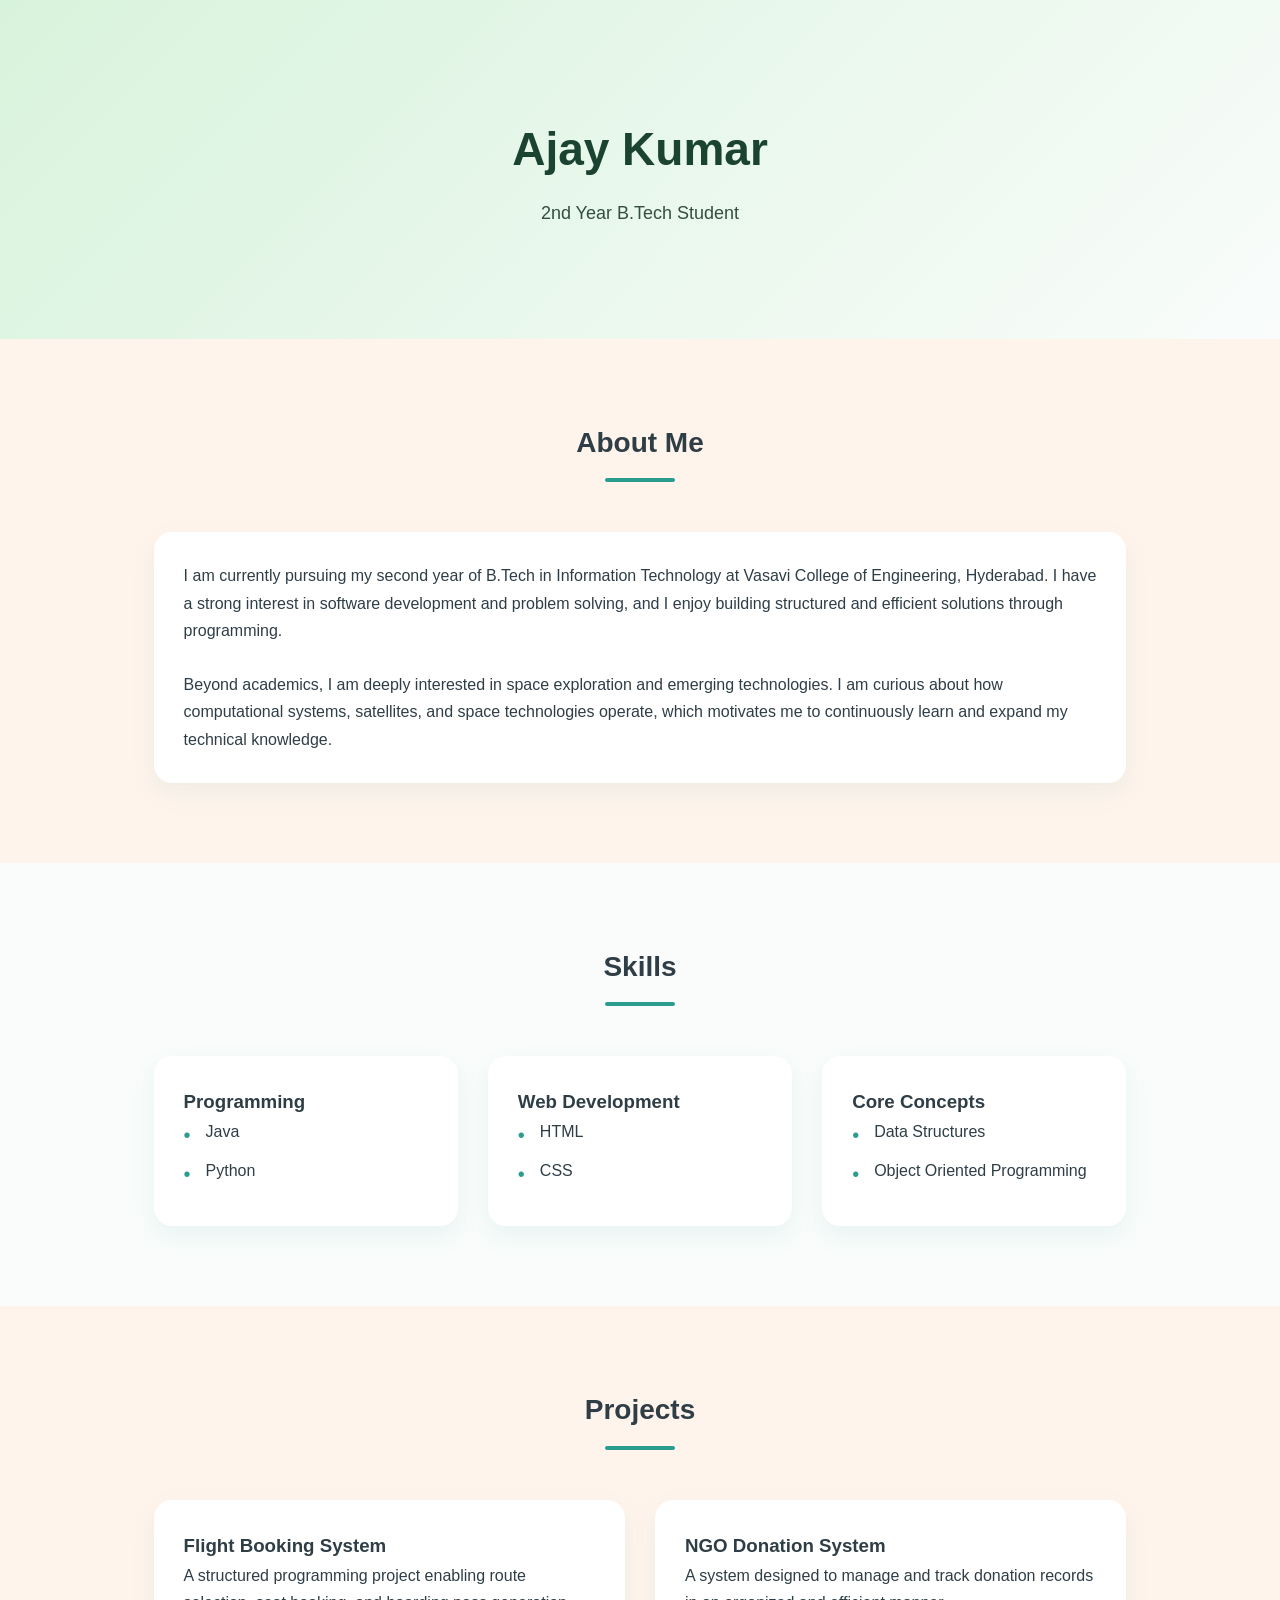
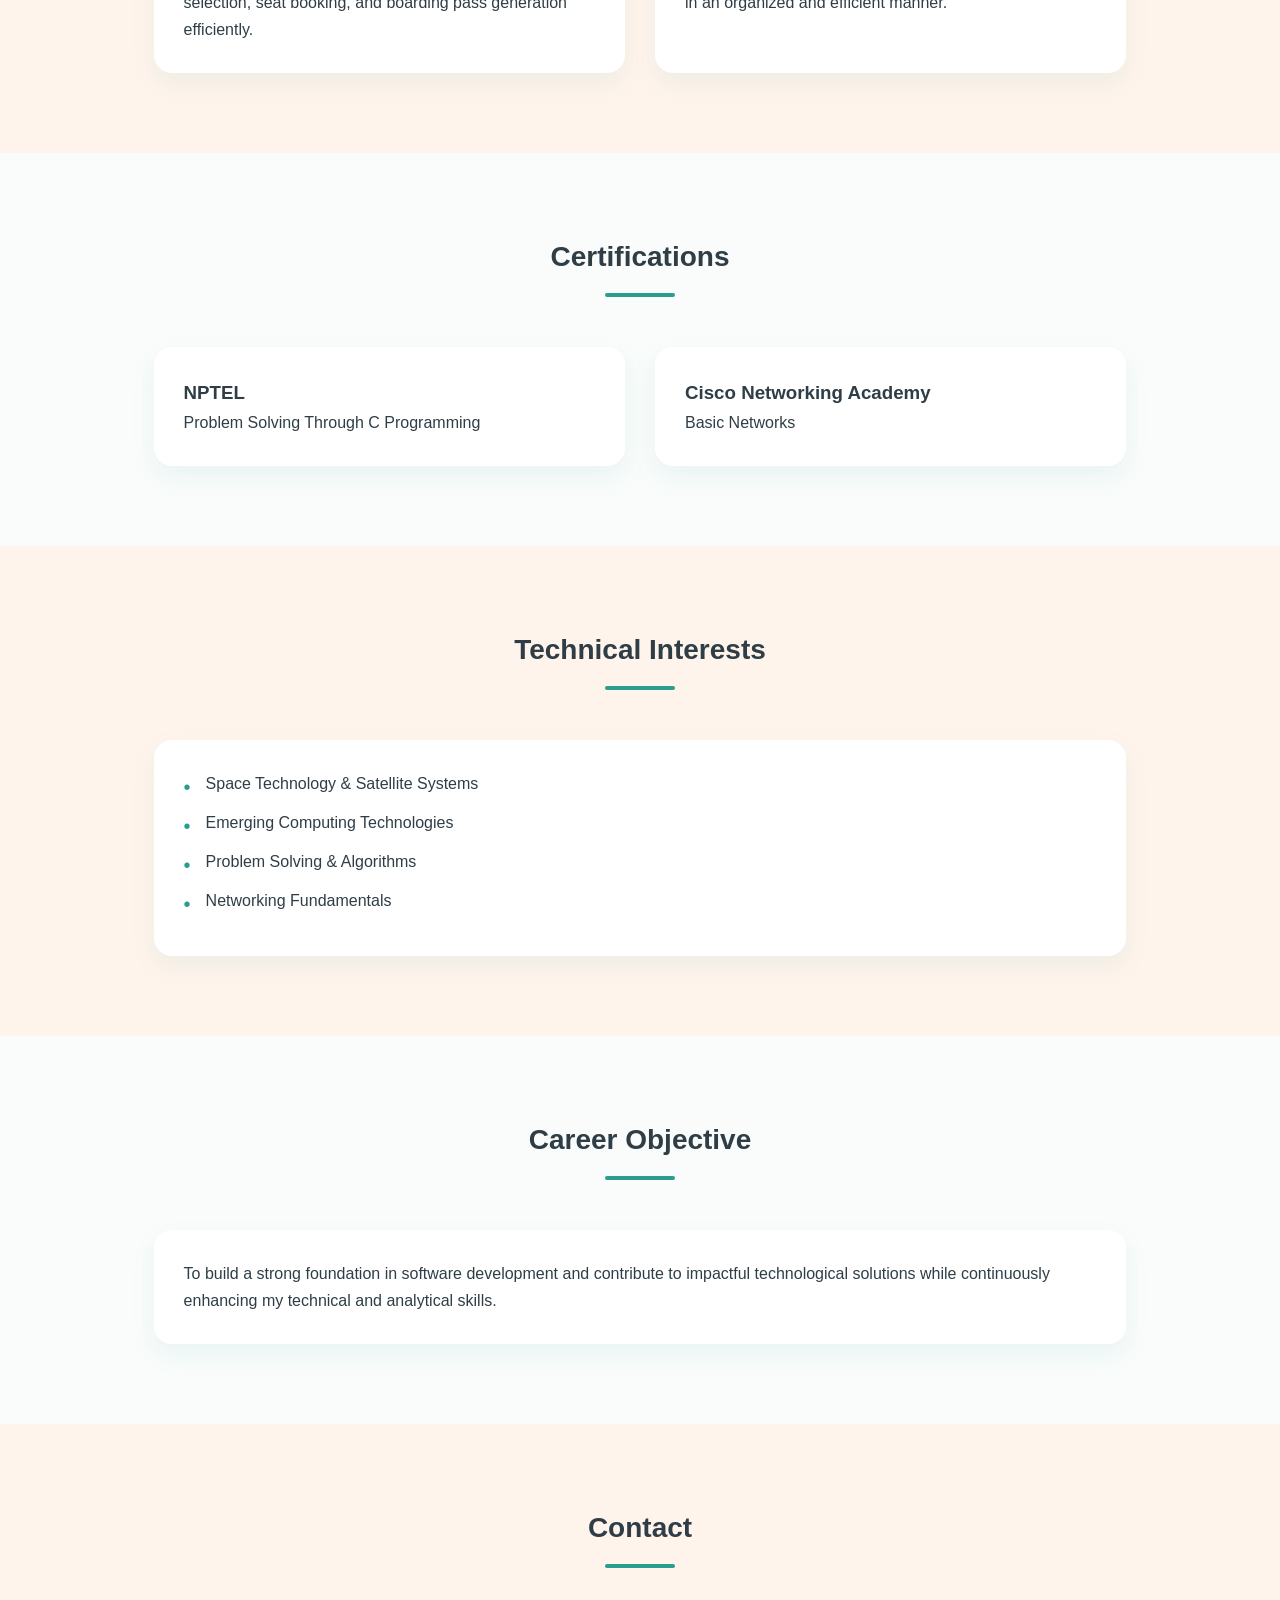
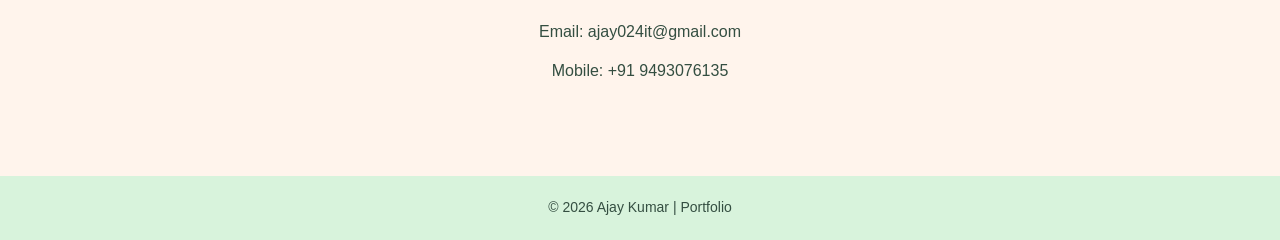
==== index.html @ 35fc40c0 "Update and rename portfilo.html to index.html" ====
<!DOCTYPE html>
<html lang="en">
<head>
<meta charset="UTF-8">
<meta name="viewport" content="width=device-width, initial-scale=1.0">
<title>Ajay Kumar | Portfolio</title>

<style>

*{
    margin:0;
    padding:0;
    box-sizing:border-box;
    font-family:'Segoe UI', sans-serif;
    scroll-behavior:smooth;
}

body{
    background:#f9fcfb; /* very light teal white */
    color:#2f3e46;
    line-height:1.7;
}

section{
    padding:80px 12%;
}

section:nth-child(even){
    background:#fff4ec; /* soft peach */
}

h1,h2,h3{
    font-weight:600;
}

/* HEADER */
header{
    background:linear-gradient(135deg,#d8f3dc,#f9fcfb);
    text-align:center;
    padding:110px 20px;
}

header h1{
    font-size:46px;
    color:#1b4332;
}

header p{
    margin-top:10px;
    font-size:18px;
    color:#344e41;
}

/* SECTION TITLE */
.section-title{
    text-align:center;
    font-size:28px;
    margin-bottom:50px;
    position:relative;
}

.section-title::after{
    content:"";
    width:70px;
    height:4px;
    background:#2a9d8f; /* teal accent */
    display:block;
    margin:12px auto;
    border-radius:6px;
}

/* CARDS */
.card-container{
    display:grid;
    grid-template-columns:repeat(auto-fit,minmax(280px,1fr));
    gap:30px;
}

.card{
    background:#ffffff;
    padding:30px;
    border-radius:18px;
    box-shadow:0 10px 25px rgba(42,157,143,0.08);
    transition:0.3s ease;
}

.card:hover{
    transform:translateY(-8px);
    box-shadow:0 18px 35px rgba(42,157,143,0.18);
}

/* LIST */
ul{
    list-style:none;
}

ul li{
    margin-bottom:12px;
    padding-left:22px;
    position:relative;
}

ul li::before{
    content:"•";
    position:absolute;
    left:0;
    color:#2a9d8f;
    font-size:20px;
}

/* CONTACT */
.contact{
    text-align:center;
}

.contact p{
    margin:12px 0;
    font-size:16px;
    color:#344e41;
}

/* FOOTER */
footer{
    text-align:center;
    padding:20px;
    background:#d8f3dc;
    color:#344e41;
    font-size:14px;
}

/* RESPONSIVE */
@media(max-width:768px){
    header h1{
        font-size:34px;
    }
}

</style>
</head>

<body>

<!-- 1. HEADER -->
<header>
    <h1>Ajay Kumar</h1>
    <p>2nd Year B.Tech Student</p>
</header>

<!-- 2. ABOUT -->
<section>
    <h2 class="section-title">About Me</h2>
    <div class="card">
        <p>
            I am currently pursuing my second year of B.Tech in Information Technology 
            at Vasavi College of Engineering, Hyderabad. I have a strong interest in 
            software development and problem solving, and I enjoy building structured 
            and efficient solutions through programming.
            <br><br>
            Beyond academics, I am deeply interested in space exploration and emerging 
            technologies. I am curious about how computational systems, satellites, 
            and space technologies operate, which motivates me to continuously learn 
            and expand my technical knowledge.
        </p>
    </div>
</section>

<!-- 3. SKILLS -->
<section>
    <h2 class="section-title">Skills</h2>
    <div class="card-container">
        <div class="card">
            <h3>Programming</h3>
            <ul>
                <li>Java</li>
                <li>Python</li>
            </ul>
        </div>

        <div class="card">
            <h3>Web Development</h3>
            <ul>
                <li>HTML</li>
                <li>CSS</li>
            </ul>
        </div>

        <div class="card">
            <h3>Core Concepts</h3>
            <ul>
                <li>Data Structures</li>
                <li>Object Oriented Programming</li>
            </ul>
        </div>
    </div>
</section>

<!-- 4. PROJECTS -->
<section>
    <h2 class="section-title">Projects</h2>
    <div class="card-container">
        <div class="card">
            <h3>Flight Booking System</h3>
            <p>
                A structured programming project enabling route selection, 
                seat booking, and boarding pass generation efficiently.
            </p>
        </div>

        <div class="card">
            <h3>NGO Donation System</h3>
            <p>
                A system designed to manage and track donation records 
                in an organized and efficient manner.
            </p>
        </div>
    </div>
</section>

<!-- 5. CERTIFICATIONS -->
<section>
    <h2 class="section-title">Certifications</h2>
    <div class="card-container">
        <div class="card">
            <h3>NPTEL</h3>
            <p>Problem Solving Through C Programming</p>
        </div>

        <div class="card">
            <h3>Cisco Networking Academy</h3>
            <p>Basic Networks</p>
        </div>
    </div>
</section>

<!-- 6. TECHNICAL INTERESTS -->
<section>
    <h2 class="section-title">Technical Interests</h2>
    <div class="card">
        <ul>
            <li>Space Technology & Satellite Systems</li>
            <li>Emerging Computing Technologies</li>
            <li>Problem Solving & Algorithms</li>
            <li>Networking Fundamentals</li>
        </ul>
    </div>
</section>

<!-- 7. CAREER OBJECTIVE -->
<section>
    <h2 class="section-title">Career Objective</h2>
    <div class="card">
        <p>
            To build a strong foundation in software development and contribute 
            to impactful technological solutions while continuously enhancing my 
            technical and analytical skills.
        </p>
    </div>
</section>

<!-- 8. CONTACT -->
<section class="contact">
    <h2 class="section-title">Contact</h2>
    <p>Email: ajay024it@gmail.com</p>
    <p>Mobile: +91 9493076135</p>
</section>

<footer>
    © 2026 Ajay Kumar | Portfolio
</footer>

</body>
</html>
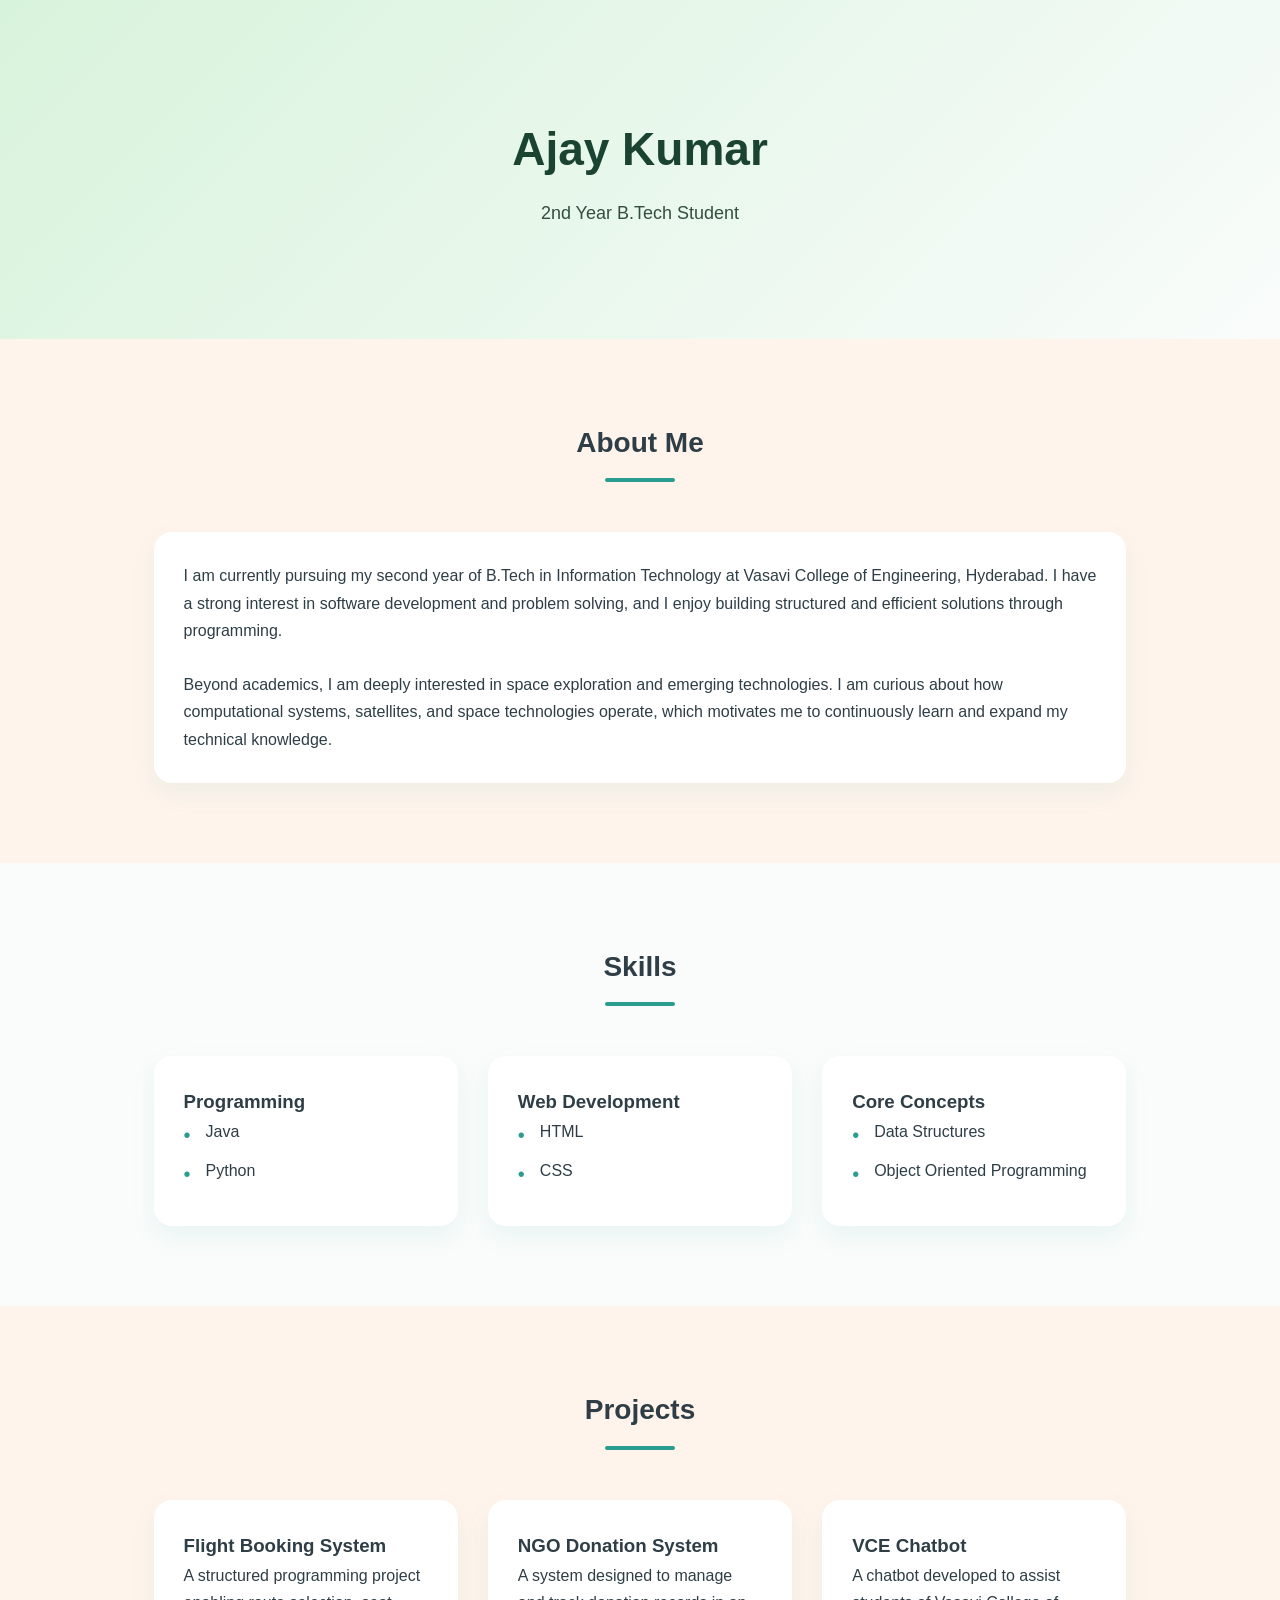
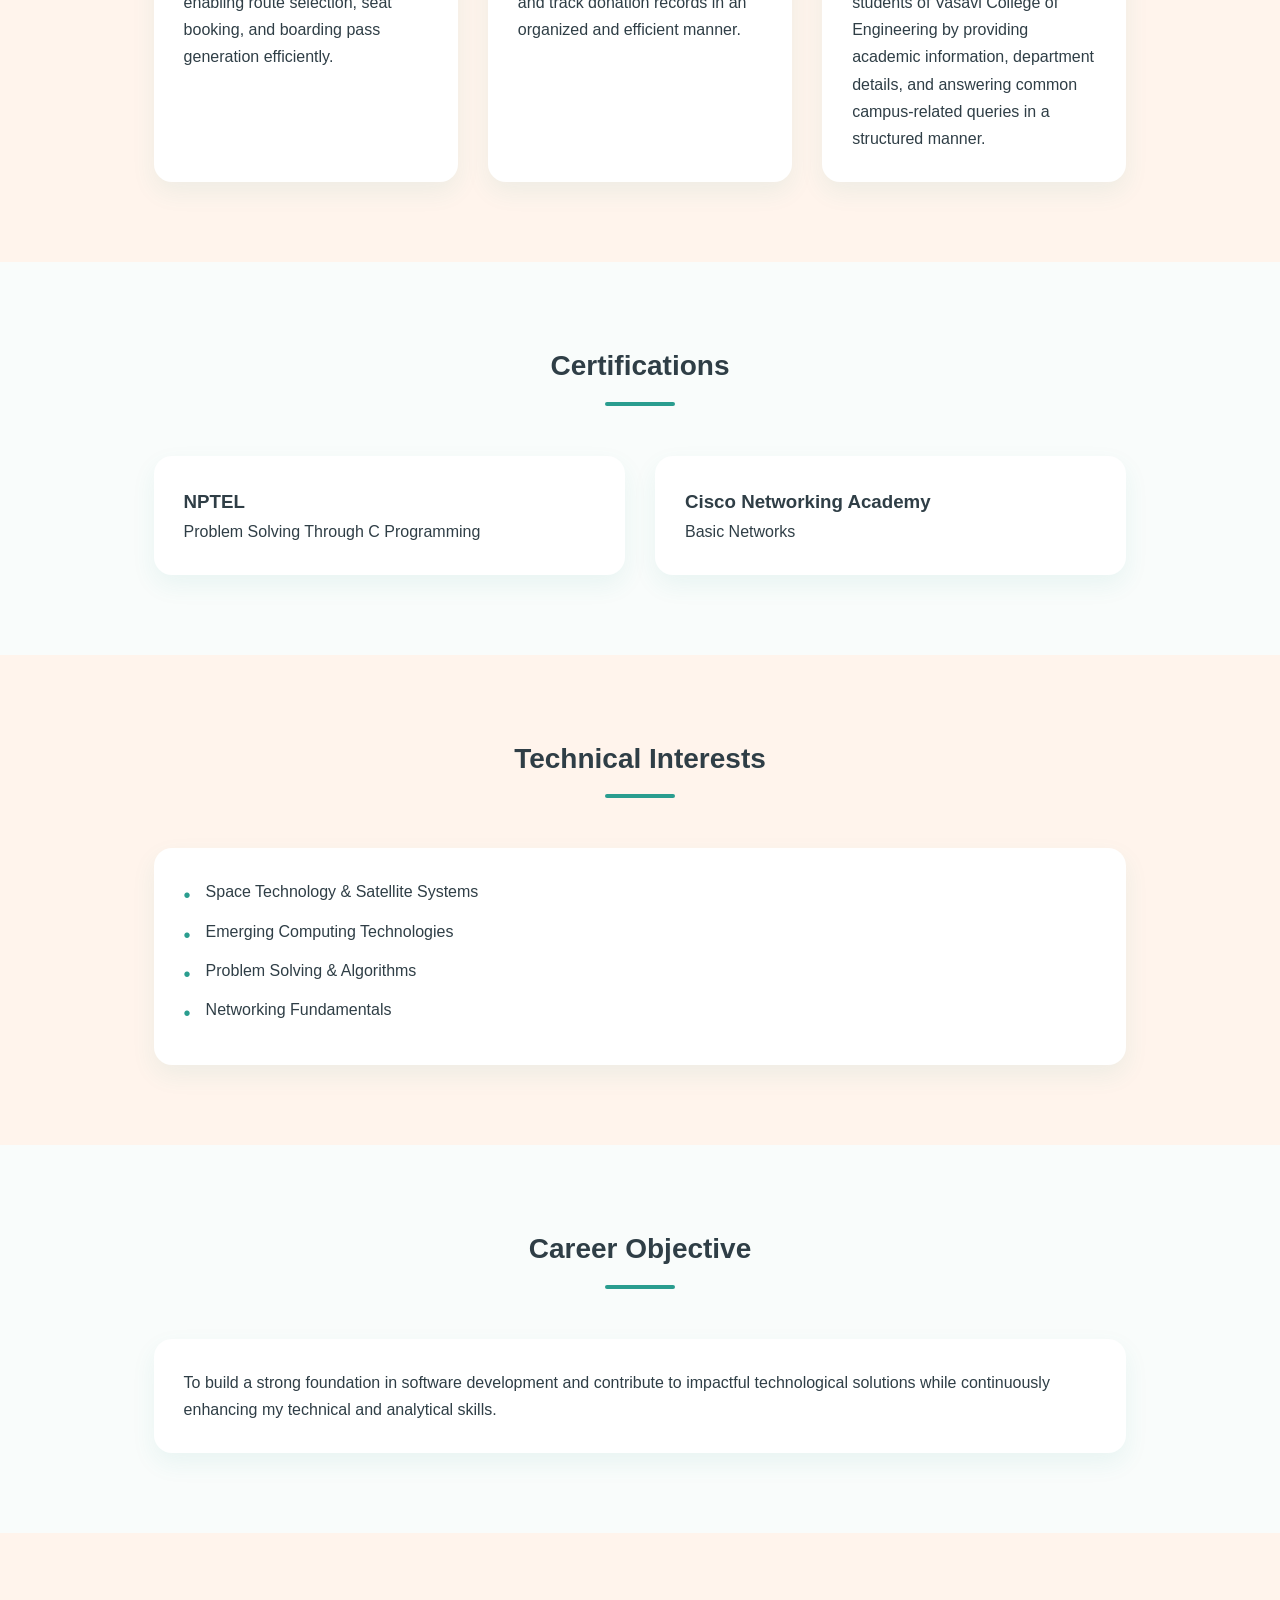
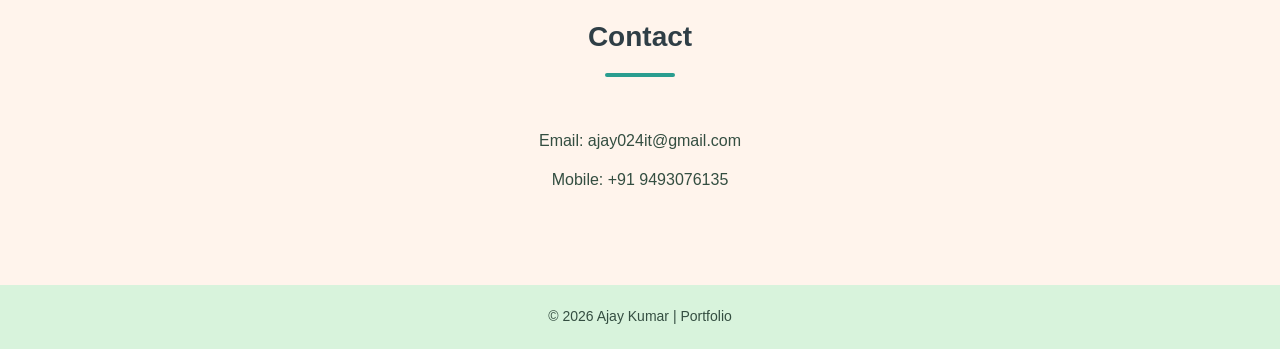
==== commit bb1153a0: "Refactor index.html for improved structure and content" ====
--- a/index.html
+++ b/index.html
@@ -16,7 +16,7 @@
 }
 
 body{
-    background:#f9fcfb; /* very light teal white */
+    background:#f9fcfb; 
     color:#2f3e46;
     line-height:1.7;
 }
@@ -26,7 +26,7 @@
 }
 
 section:nth-child(even){
-    background:#fff4ec; /* soft peach */
+    background:#fff4ec; 
 }
 
 h1,h2,h3{
@@ -63,7 +63,7 @@
     content:"";
     width:70px;
     height:4px;
-    background:#2a9d8f; /* teal accent */
+    background:#2a9d8f; 
     display:block;
     margin:12px auto;
     border-radius:6px;
@@ -213,6 +213,15 @@
                 in an organized and efficient manner.
             </p>
         </div>
+
+        <div class="card">
+            <h3>VCE Chatbot</h3>
+            <p>
+                A chatbot developed to assist students of Vasavi College of Engineering 
+                by providing academic information, department details, and answering 
+                common campus-related queries in a structured manner.
+            </p>
+        </div>
     </div>
 </section>
 
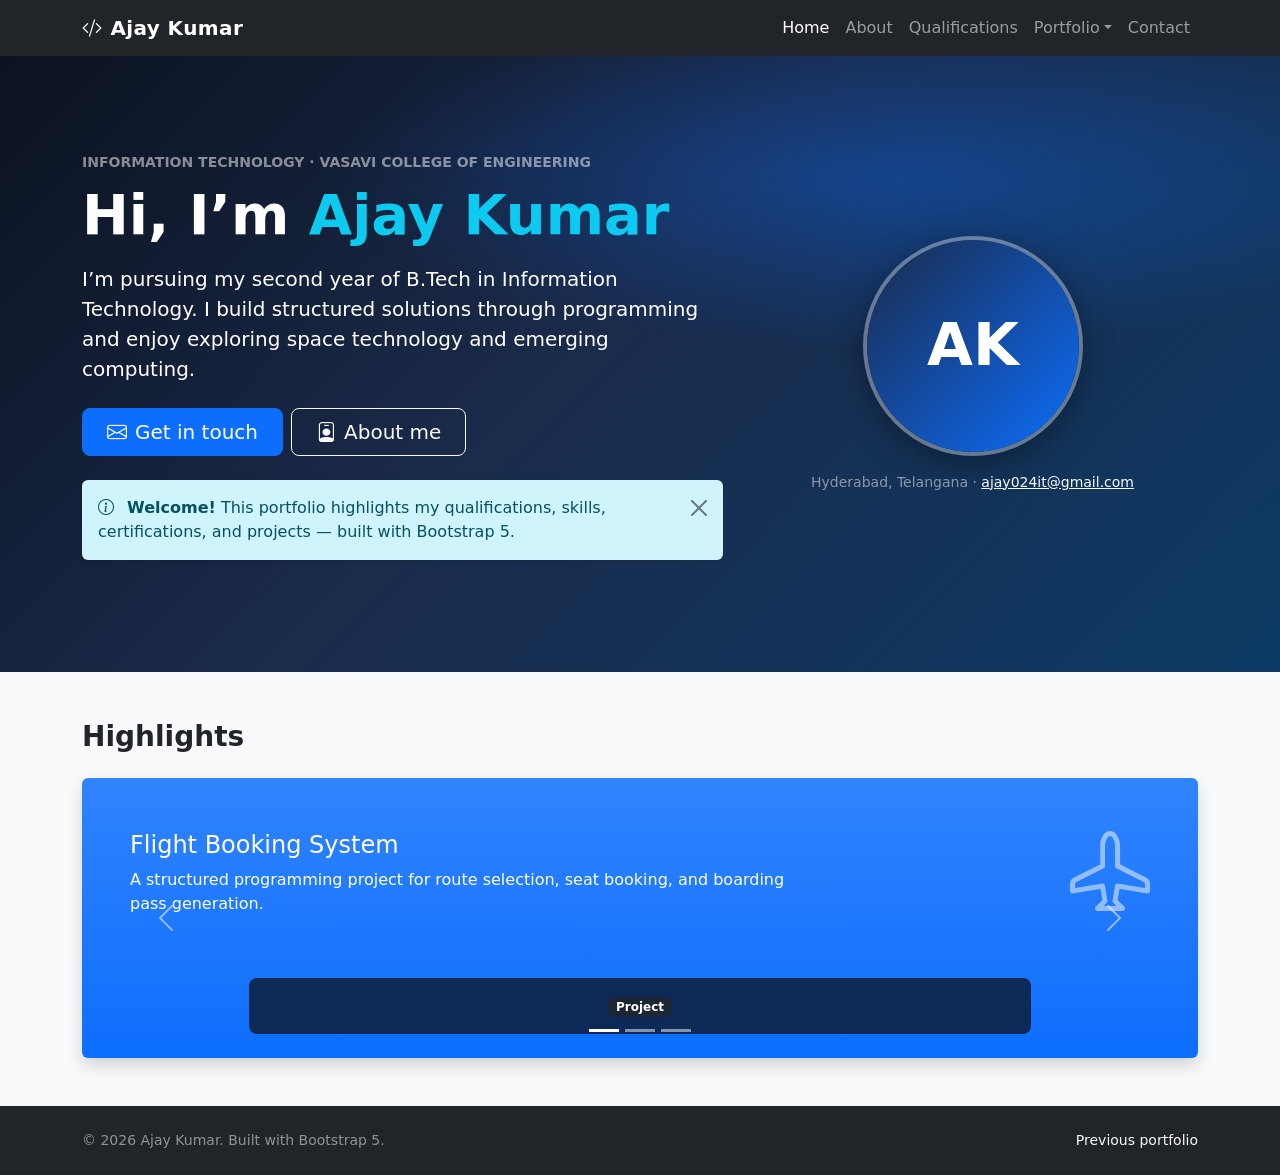
==== commit c6d37fc0: "Add Bootstrap 5 portfolio website (multi-page assignment) Made-with: Cursor" ====
--- a/index.html
+++ b/index.html
@@ -1,281 +1,138 @@
-<!DOCTYPE html>
-<html lang="en">
-<head>
-<meta charset="UTF-8">
-<meta name="viewport" content="width=device-width, initial-scale=1.0">
-<title>Ajay Kumar | Portfolio</title>
-
-<style>
-
-*{
-    margin:0;
-    padding:0;
-    box-sizing:border-box;
-    font-family:'Segoe UI', sans-serif;
-    scroll-behavior:smooth;
-}
-
-body{
-    background:#f9fcfb; 
-    color:#2f3e46;
-    line-height:1.7;
-}
-
-section{
-    padding:80px 12%;
-}
-
-section:nth-child(even){
-    background:#fff4ec; 
-}
-
-h1,h2,h3{
-    font-weight:600;
-}
-
-/* HEADER */
-header{
-    background:linear-gradient(135deg,#d8f3dc,#f9fcfb);
-    text-align:center;
-    padding:110px 20px;
-}
-
-header h1{
-    font-size:46px;
-    color:#1b4332;
-}
-
-header p{
-    margin-top:10px;
-    font-size:18px;
-    color:#344e41;
-}
-
-/* SECTION TITLE */
-.section-title{
-    text-align:center;
-    font-size:28px;
-    margin-bottom:50px;
-    position:relative;
-}
-
-.section-title::after{
-    content:"";
-    width:70px;
-    height:4px;
-    background:#2a9d8f; 
-    display:block;
-    margin:12px auto;
-    border-radius:6px;
-}
-
-/* CARDS */
-.card-container{
-    display:grid;
-    grid-template-columns:repeat(auto-fit,minmax(280px,1fr));
-    gap:30px;
-}
-
-.card{
-    background:#ffffff;
-    padding:30px;
-    border-radius:18px;
-    box-shadow:0 10px 25px rgba(42,157,143,0.08);
-    transition:0.3s ease;
-}
-
-.card:hover{
-    transform:translateY(-8px);
-    box-shadow:0 18px 35px rgba(42,157,143,0.18);
-}
-
-/* LIST */
-ul{
-    list-style:none;
-}
-
-ul li{
-    margin-bottom:12px;
-    padding-left:22px;
-    position:relative;
-}
-
-ul li::before{
-    content:"•";
-    position:absolute;
-    left:0;
-    color:#2a9d8f;
-    font-size:20px;
-}
-
-/* CONTACT */
-.contact{
-    text-align:center;
-}
-
-.contact p{
-    margin:12px 0;
-    font-size:16px;
-    color:#344e41;
-}
-
-/* FOOTER */
-footer{
-    text-align:center;
-    padding:20px;
-    background:#d8f3dc;
-    color:#344e41;
-    font-size:14px;
-}
-
-/* RESPONSIVE */
-@media(max-width:768px){
-    header h1{
-        font-size:34px;
-    }
-}
-
-</style>
-</head>
-
-<body>
-
-<!-- 1. HEADER -->
-<header>
-    <h1>Ajay Kumar</h1>
-    <p>2nd Year B.Tech Student</p>
-</header>
-
-<!-- 2. ABOUT -->
-<section>
-    <h2 class="section-title">About Me</h2>
-    <div class="card">
-        <p>
-            I am currently pursuing my second year of B.Tech in Information Technology 
-            at Vasavi College of Engineering, Hyderabad. I have a strong interest in 
-            software development and problem solving, and I enjoy building structured 
-            and efficient solutions through programming.
-            <br><br>
-            Beyond academics, I am deeply interested in space exploration and emerging 
-            technologies. I am curious about how computational systems, satellites, 
-            and space technologies operate, which motivates me to continuously learn 
-            and expand my technical knowledge.
-        </p>
-    </div>
-</section>
-
-<!-- 3. SKILLS -->
-<section>
-    <h2 class="section-title">Skills</h2>
-    <div class="card-container">
-        <div class="card">
-            <h3>Programming</h3>
-            <ul>
-                <li>Java</li>
-                <li>Python</li>
-            </ul>
-        </div>
-
-        <div class="card">
-            <h3>Web Development</h3>
-            <ul>
-                <li>HTML</li>
-                <li>CSS</li>
-            </ul>
-        </div>
-
-        <div class="card">
-            <h3>Core Concepts</h3>
-            <ul>
-                <li>Data Structures</li>
-                <li>Object Oriented Programming</li>
-            </ul>
-        </div>
-    </div>
-</section>
-
-<!-- 4. PROJECTS -->
-<section>
-    <h2 class="section-title">Projects</h2>
-    <div class="card-container">
-        <div class="card">
-            <h3>Flight Booking System</h3>
-            <p>
-                A structured programming project enabling route selection, 
-                seat booking, and boarding pass generation efficiently.
-            </p>
-        </div>
-
-        <div class="card">
-            <h3>NGO Donation System</h3>
-            <p>
-                A system designed to manage and track donation records 
-                in an organized and efficient manner.
-            </p>
-        </div>
-
-        <div class="card">
-            <h3>VCE Chatbot</h3>
-            <p>
-                A chatbot developed to assist students of Vasavi College of Engineering 
-                by providing academic information, department details, and answering 
-                common campus-related queries in a structured manner.
-            </p>
-        </div>
-    </div>
-</section>
-
-<!-- 5. CERTIFICATIONS -->
-<section>
-    <h2 class="section-title">Certifications</h2>
-    <div class="card-container">
-        <div class="card">
-            <h3>NPTEL</h3>
-            <p>Problem Solving Through C Programming</p>
-        </div>
-
-        <div class="card">
-            <h3>Cisco Networking Academy</h3>
-            <p>Basic Networks</p>
-        </div>
-    </div>
-</section>
-
-<!-- 6. TECHNICAL INTERESTS -->
-<section>
-    <h2 class="section-title">Technical Interests</h2>
-    <div class="card">
-        <ul>
-            <li>Space Technology & Satellite Systems</li>
-            <li>Emerging Computing Technologies</li>
-            <li>Problem Solving & Algorithms</li>
-            <li>Networking Fundamentals</li>
-        </ul>
-    </div>
-</section>
-
-<!-- 7. CAREER OBJECTIVE -->
-<section>
-    <h2 class="section-title">Career Objective</h2>
-    <div class="card">
-        <p>
-            To build a strong foundation in software development and contribute 
-            to impactful technological solutions while continuously enhancing my 
-            technical and analytical skills.
-        </p>
-    </div>
-</section>
-
-<!-- 8. CONTACT -->
-<section class="contact">
-    <h2 class="section-title">Contact</h2>
-    <p>Email: ajay024it@gmail.com</p>
-    <p>Mobile: +91 9493076135</p>
-</section>
-
-<footer>
-    © 2026 Ajay Kumar | Portfolio
-</footer>
-
-</body>
-</html>
+<!DOCTYPE html>
+<html lang="en">
+<head>
+  <meta charset="UTF-8">
+  <meta name="viewport" content="width=device-width, initial-scale=1">
+  <title>Ajay Kumar | Home</title>
+  <link href="https://cdn.jsdelivr.net/npm/bootstrap@5.3.3/dist/css/bootstrap.min.css" rel="stylesheet">
+  <link rel="stylesheet" href="https://cdn.jsdelivr.net/npm/bootstrap-icons@1.11.3/font/bootstrap-icons.min.css">
+  <link href="css/style.css" rel="stylesheet">
+</head>
+<body>
+  <nav class="navbar navbar-expand-lg navbar-dark bg-dark sticky-top">
+    <div class="container">
+      <a class="navbar-brand" href="index.html"><i class="bi bi-code-slash me-2"></i>Ajay Kumar</a>
+      <button class="navbar-toggler" type="button" data-bs-toggle="collapse" data-bs-target="#mainNav" aria-controls="mainNav" aria-expanded="false" aria-label="Toggle navigation">
+        <span class="navbar-toggler-icon"></span>
+      </button>
+      <div class="collapse navbar-collapse" id="mainNav">
+        <ul class="navbar-nav ms-auto mb-2 mb-lg-0">
+          <li class="nav-item"><a class="nav-link active" aria-current="page" href="index.html">Home</a></li>
+          <li class="nav-item"><a class="nav-link" href="about.html">About</a></li>
+          <li class="nav-item"><a class="nav-link" href="qualifications.html">Qualifications</a></li>
+          <li class="nav-item dropdown">
+            <a class="nav-link dropdown-toggle" href="#" id="portfolioDropdown" role="button" data-bs-toggle="dropdown" aria-expanded="false">Portfolio</a>
+            <ul class="dropdown-menu dropdown-menu-end" aria-labelledby="portfolioDropdown">
+              <li><a class="dropdown-item" href="skills.html"><i class="bi bi-graph-up-arrow me-2"></i>Skills</a></li>
+              <li><a class="dropdown-item" href="certifications.html"><i class="bi bi-award me-2"></i>Certifications</a></li>
+            </ul>
+          </li>
+          <li class="nav-item"><a class="nav-link" href="contact.html">Contact</a></li>
+        </ul>
+      </div>
+    </div>
+  </nav>
+
+  <header class="hero-section py-5">
+    <div class="container hero-content py-lg-5">
+      <div class="row align-items-center g-4">
+        <div class="col-lg-7">
+          <p class="text-uppercase small text-white-50 mb-2 fw-semibold letter-spacing">Information Technology · Vasavi College of Engineering</p>
+          <h1 class="display-4 fw-bold mb-3">Hi, I’m <span class="text-info">Ajay Kumar</span></h1>
+          <p class="lead text-white-75 mb-4">
+            I’m pursuing my second year of B.Tech in Information Technology. I build structured solutions through programming and enjoy exploring space technology and emerging computing.
+          </p>
+          <div class="d-flex flex-wrap gap-2 mb-4">
+            <a class="btn btn-primary btn-lg px-4" href="contact.html"><i class="bi bi-envelope me-2"></i>Get in touch</a>
+            <a class="btn btn-outline-light btn-lg px-4" href="about.html"><i class="bi bi-person-badge me-2"></i>About me</a>
+          </div>
+          <div class="alert alert-info alert-dismissible fade show shadow-sm border-0" role="alert">
+            <i class="bi bi-info-circle me-2"></i>
+            <strong>Welcome!</strong> This portfolio highlights my qualifications, skills, certifications, and projects — built with Bootstrap 5.
+            <button type="button" class="btn-close" data-bs-dismiss="alert" aria-label="Close"></button>
+          </div>
+        </div>
+        <div class="col-lg-5 text-center">
+          <img src="assets/avatar.svg" alt="Ajay Kumar" class="img-fluid rounded-circle profile-ring" width="220" height="220">
+          <p class="mt-3 mb-0 text-white-50 small">Hyderabad, Telangana · <a class="link-light" href="mailto:ajay024it@gmail.com">ajay024it@gmail.com</a></p>
+        </div>
+      </div>
+    </div>
+  </header>
+
+  <main class="py-5 bg-light">
+    <div class="container">
+      <h2 class="h3 fw-bold mb-4 text-dark">Highlights</h2>
+      <div id="homeCarousel" class="carousel slide carousel-fade shadow rounded overflow-hidden" data-bs-ride="carousel">
+        <div class="carousel-indicators">
+          <button type="button" data-bs-target="#homeCarousel" data-bs-slide-to="0" class="active" aria-current="true" aria-label="Slide 1"></button>
+          <button type="button" data-bs-target="#homeCarousel" data-bs-slide-to="1" aria-label="Slide 2"></button>
+          <button type="button" data-bs-target="#homeCarousel" data-bs-slide-to="2" aria-label="Slide 3"></button>
+        </div>
+        <div class="carousel-inner">
+          <div class="carousel-item active">
+            <div class="bg-primary bg-gradient p-5 text-white" style="min-height: 280px;">
+              <div class="row align-items-center h-100">
+                <div class="col-md-8">
+                  <h3 class="h4">Flight Booking System</h3>
+                  <p class="mb-0">A structured programming project for route selection, seat booking, and boarding pass generation.</p>
+                </div>
+                <div class="col-md-4 text-md-end d-none d-md-block"><i class="bi bi-airplane display-1 opacity-50"></i></div>
+              </div>
+            </div>
+            <div class="carousel-caption d-none d-md-block">
+              <span class="badge bg-dark bg-opacity-75">Project</span>
+            </div>
+          </div>
+          <div class="carousel-item">
+            <div class="bg-success bg-gradient p-5 text-white" style="min-height: 280px;">
+              <div class="row align-items-center h-100">
+                <div class="col-md-8">
+                  <h3 class="h4">NGO Donation System</h3>
+                  <p class="mb-0">Manage and track donation records in an organized, efficient manner.</p>
+                </div>
+                <div class="col-md-4 text-md-end d-none d-md-block"><i class="bi bi-heart-pulse display-1 opacity-50"></i></div>
+              </div>
+            </div>
+            <div class="carousel-caption d-none d-md-block">
+              <span class="badge bg-dark bg-opacity-75">Project</span>
+            </div>
+          </div>
+          <div class="carousel-item">
+            <div class="bg-secondary bg-gradient p-5 text-white" style="min-height: 280px;">
+              <div class="row align-items-center h-100">
+                <div class="col-md-8">
+                  <h3 class="h4">VCE Chatbot</h3>
+                  <p class="mb-0">Assists Vasavi College students with academic info, departments, and campus queries.</p>
+                </div>
+                <div class="col-md-4 text-md-end d-none d-md-block"><i class="bi bi-chat-dots display-1 opacity-50"></i></div>
+              </div>
+            </div>
+            <div class="carousel-caption d-none d-md-block">
+              <span class="badge bg-dark bg-opacity-75">Project</span>
+            </div>
+          </div>
+        </div>
+        <button class="carousel-control-prev" type="button" data-bs-target="#homeCarousel" data-bs-slide="prev">
+          <span class="carousel-control-prev-icon" aria-hidden="true"></span>
+          <span class="visually-hidden">Previous</span>
+        </button>
+        <button class="carousel-control-next" type="button" data-bs-target="#homeCarousel" data-bs-slide="next">
+          <span class="carousel-control-next-icon" aria-hidden="true"></span>
+          <span class="visually-hidden">Next</span>
+        </button>
+      </div>
+    </div>
+  </main>
+
+  <footer class="bg-dark text-white-50 py-4 mt-0">
+    <div class="container small d-flex flex-column flex-md-row justify-content-between align-items-center gap-2">
+      <span>© <span id="y"></span> Ajay Kumar. Built with Bootstrap 5.</span>
+      <span><a class="link-light text-decoration-none" href="https://ajay-02-06.github.io/portfolio/" target="_blank" rel="noopener">Previous portfolio</a></span>
+    </div>
+  </footer>
+
+  <script src="https://cdn.jsdelivr.net/npm/bootstrap@5.3.3/dist/js/bootstrap.bundle.min.js"></script>
+  <script>document.getElementById("y").textContent = new Date().getFullYear();</script>
+</body>
+</html>
--- a/css/style.css
+++ b/css/style.css
@@ -0,0 +1,73 @@
+/* Ajay Kumar Portfolio — custom layer on Bootstrap 5 */
+:root {
+  --brand-primary: #0d6efd;
+  --brand-dark: #0b1220;
+  --hero-gradient: linear-gradient(135deg, #0b1220 0%, #1a2a4a 45%, #0d3b66 100%);
+}
+
+body {
+  font-family: system-ui, -apple-system, "Segoe UI", Roboto, "Helvetica Neue", Arial, sans-serif;
+  min-height: 100vh;
+  display: flex;
+  flex-direction: column;
+}
+
+main {
+  flex: 1 0 auto;
+}
+
+.navbar-brand {
+  font-weight: 700;
+  letter-spacing: 0.02em;
+}
+
+.hero-section {
+  background: var(--hero-gradient);
+  color: #fff;
+  position: relative;
+  overflow: hidden;
+}
+
+.hero-section::after {
+  content: "";
+  position: absolute;
+  inset: 0;
+  background: radial-gradient(ellipse 80% 50% at 70% 20%, rgba(13, 110, 253, 0.35), transparent 55%);
+  pointer-events: none;
+}
+
+.hero-content {
+  position: relative;
+  z-index: 1;
+}
+
+.profile-ring {
+  border: 4px solid rgba(255, 255, 255, 0.35);
+  box-shadow: 0 0.5rem 2rem rgba(0, 0, 0, 0.35);
+}
+
+.carousel-caption {
+  background: rgba(11, 18, 32, 0.75);
+  border-radius: 0.5rem;
+  padding: 1rem 1.25rem;
+  bottom: 1.5rem;
+}
+
+footer {
+  margin-top: auto;
+}
+
+.table-hover tbody tr:hover {
+  --bs-table-hover-bg: rgba(13, 110, 253, 0.08);
+}
+
+.form-invalid-feedback {
+  display: none;
+  font-size: 0.875rem;
+  color: var(--bs-danger);
+}
+
+.was-validated .form-invalid-feedback.show,
+.is-invalid ~ .form-invalid-feedback {
+  display: block;
+}
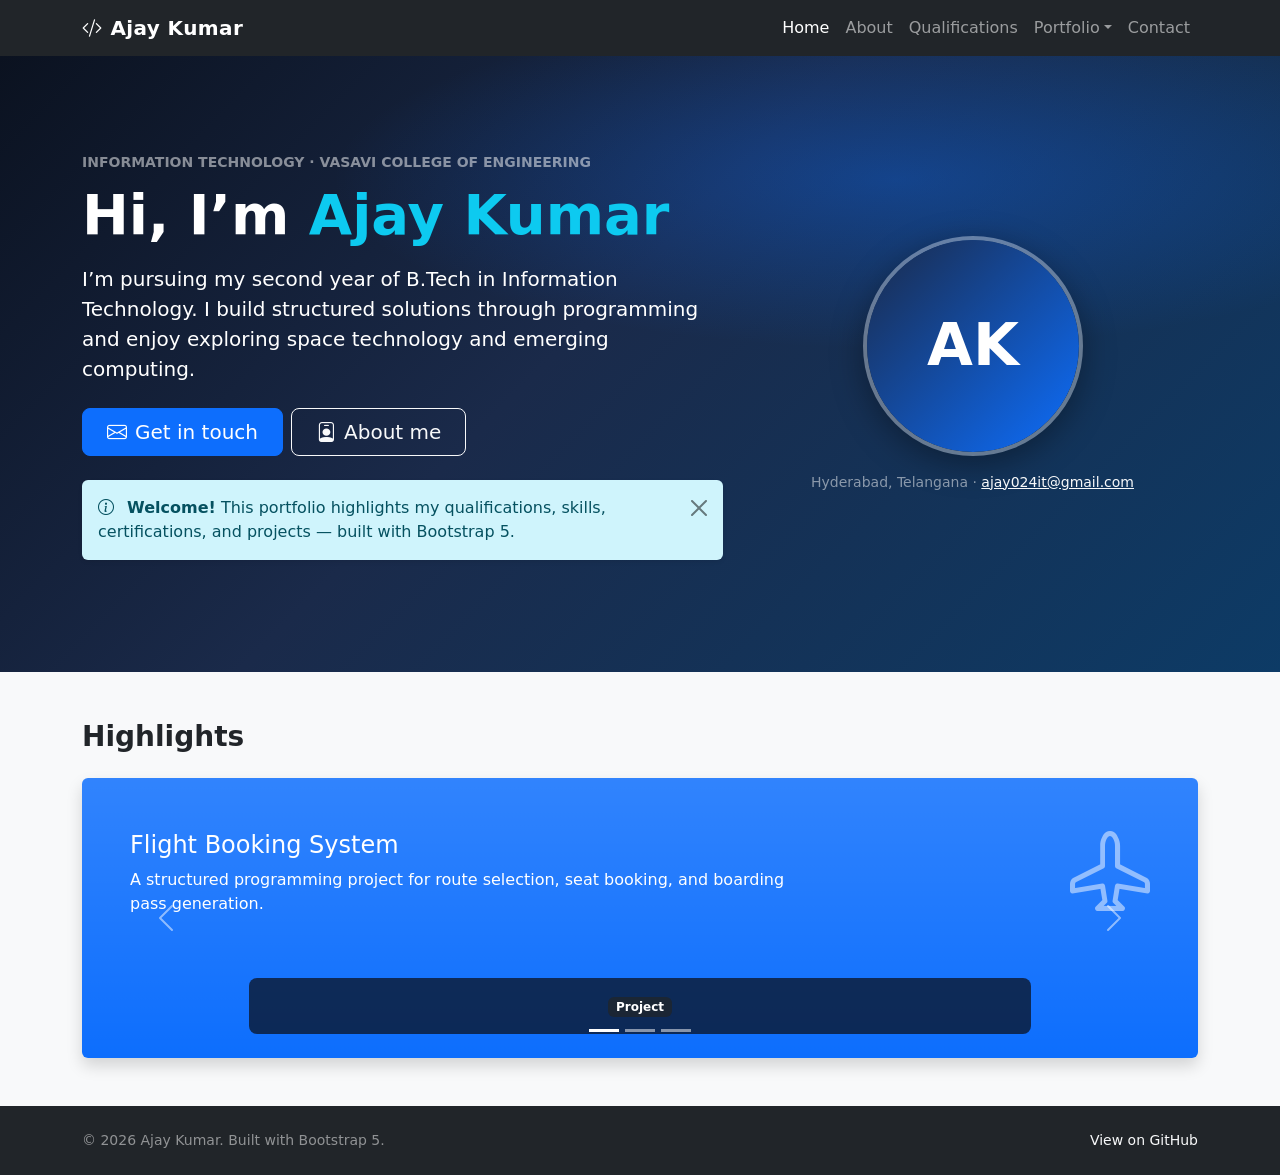
==== commit 2860f84a: "Resolve merge: keep Bootstrap multi-page site as homepage Made-with: Cursor" ====
--- a/index.html
+++ b/index.html
@@ -128,7 +128,7 @@
   <footer class="bg-dark text-white-50 py-4 mt-0">
     <div class="container small d-flex flex-column flex-md-row justify-content-between align-items-center gap-2">
       <span>© <span id="y"></span> Ajay Kumar. Built with Bootstrap 5.</span>
-      <span><a class="link-light text-decoration-none" href="https://ajay-02-06.github.io/portfolio/" target="_blank" rel="noopener">Previous portfolio</a></span>
+      <span><a class="link-light text-decoration-none" href="https://github.com/ajay-02-06/portfolio" target="_blank" rel="noopener">View on GitHub</a></span>
     </div>
   </footer>
 
